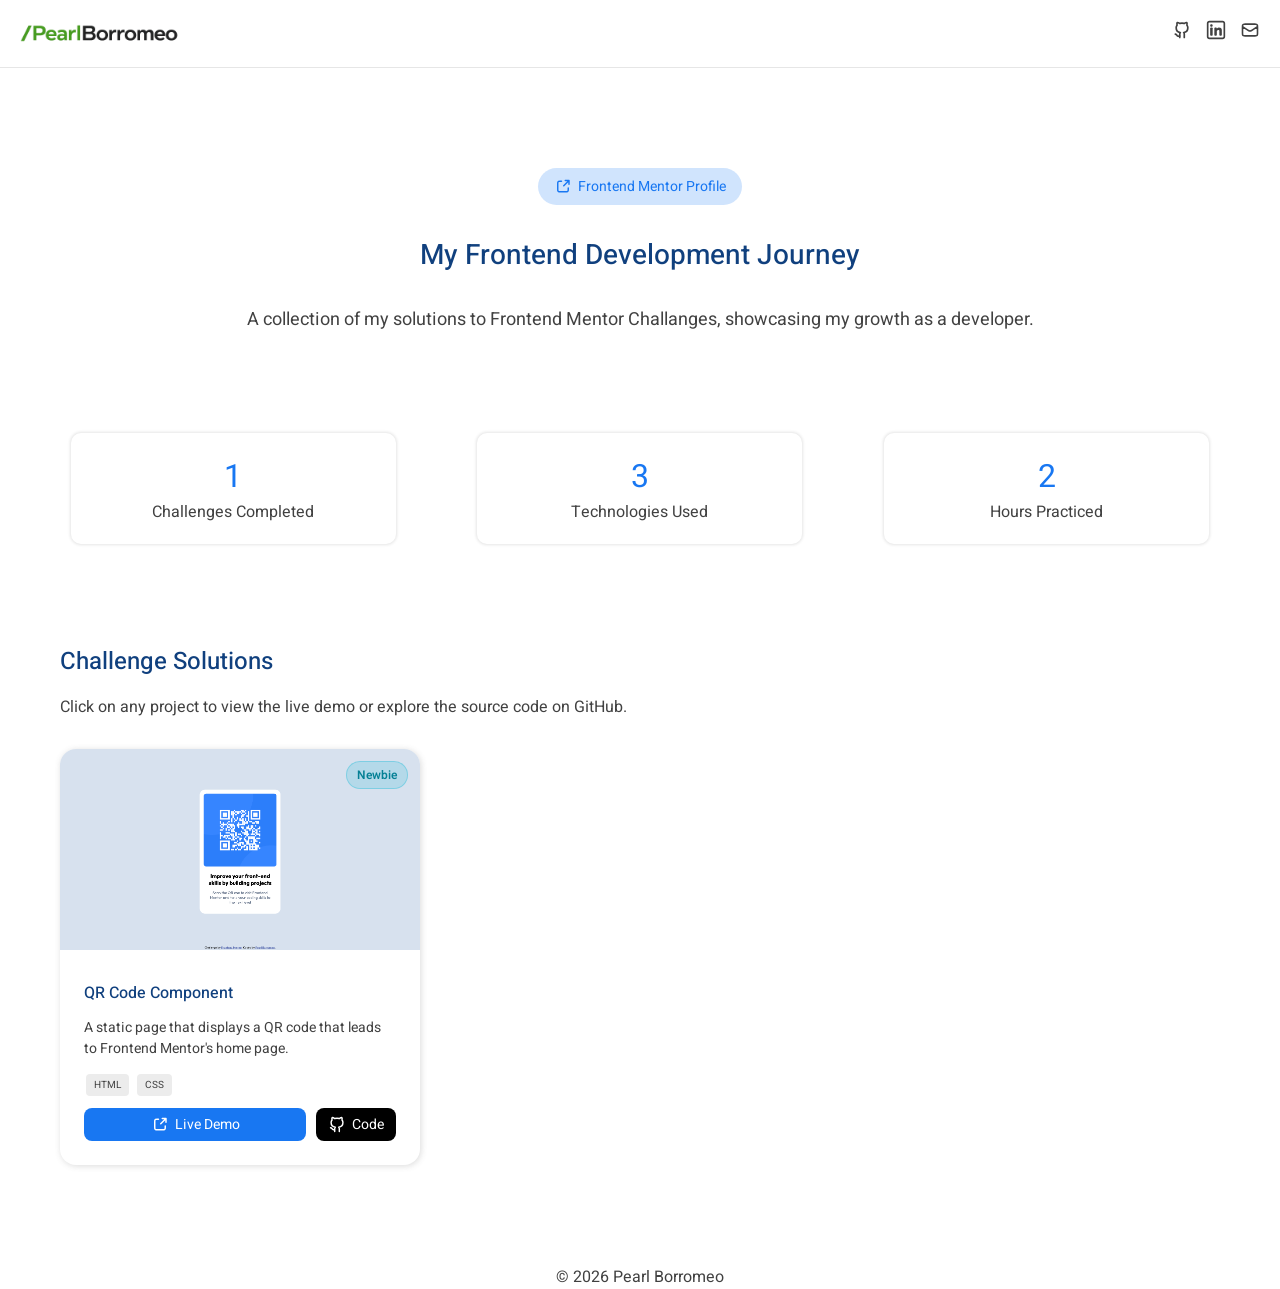
==== index.html @ 7072c80d "first commit" ====
<!doctype html>
<html lang="en">
  <head>
    <meta charset="UTF-8" />
    <meta name="viewport" content="width=device-width, initial-scale=1.0" />

    <title>Frontend Mentor Challenge Solutions</title>

    <!-- Google Font: Heebo -->
    <link rel="preconnect" href="https://fonts.googleapis.com" />
    <link rel="preconnect" href="https://fonts.gstatic.com" crossorigin />
    <link
      href="https://fonts.googleapis.com/css2?family=Heebo:wght@100..900&display=swap"
      rel="stylesheet"
    />

    <link rel="stylesheet" href="styles/default.css" />
  </head>
  <body>
    <header>
      <div class="header-left-section">
        <img
          class="logo"
          src="assets/logos/primary-logo.png"
          alt="Pearl Borromeo logo"
          srcset=""
        />
      </div>

      <div class="header-right-section">
        <a href="https://github.com/Lulallei" target="_blank">
          <img
            class="header-icon"
            src="assets/icons/github-icon.svg"
            alt="github icon"
          />
        </a>
        <a href="https://www.linkedin.com/in/pearlborromeo/" target="_blank">
          <img
            class="header-icon"
            src="assets/icons/linkedin-icon.svg"
            alt="linkedin icon"
          />
        </a>
        <a href="contact.html">
          <img
            class="header-icon"
            src="assets/icons/mail-icon.svg"
            alt="mail icon"
          />
        </a>
      </div>
    </header>
    <main>
      <section class="hero">
        <div class="link-container">
          <a
            href="https://www.frontendmentor.io/profile/Lulallei"
            target="_blank"
            class="link-button"
            role="button"
          >
            <img
              class="icon-small"
              src="assets/icons/external-link-icon-blue.svg"
              alt="external link icon"
            />
            <span class="link-title">Frontend Mentor Profile</span>
          </a>
        </div>
        <h1 class="hero-title">My Frontend Development Journey</h1>
        <p class="hero-description">
          A collection of my solutions to Frontend Mentor Challanges, showcasing
          my growth as a developer.
        </p>
      </section>

      <section class="counter-cards">
        <div class="counter-card">
          <div class="card-counter">1</div>
          <div class="card-title">Challenges Completed</div>
        </div>
        <div class="counter-card">
          <div class="card-counter">3</div>
          <div class="card-title">Technologies Used</div>
        </div>
        <div class="counter-card">
          <div class="card-counter">2</div>
          <div class="card-title">Hours Practiced</div>
        </div>
      </section>

      <section class="solutions">
        <h2 class="solutions-title">Challenge Solutions</h2>
        <p class="solutions-description">
          Click on any project to view the live demo or explore the source code
          on GitHub.
        </p>

        <!-- TO DO: Create and style solution cards -->
        <div class="solutions-grid">
          <div class="solution-card">
            <div class="solution-thumbnail-container">
              <img
                class="solution-img"
                src="assets/solution-screenshots/qr-code-component-scrnshot.png"
                alt="qr code component solution screenshot"
              />
              <div class="difficulty-level newbie">Newbie</div>
            </div>
            <div class="solution-info">
              <h3 class="solution-title">QR Code Component</h3>
              <p class="solution-description">
                A static page that displays a QR code that leads to Frontend
                Mentor's home page.
              </p>
              <ul class="tech-stack">
                <li class="tech">HTML</li>
                <li class="tech">CSS</li>
              </ul>
              <div class="solution-link-container">
                <a
                  href="./solutions/qr-code-component/index.html"
                  class="live-demo-link"
                >
                  <img
                    class="icon-small"
                    src="assets/icons/external-link-icon-white.svg"
                    alt="white external link icon"
                  />
                  Live Demo
                </a>
                <a href="" class="github-src-link">
                  <img
                    class="icon-small"
                    src="assets/icons/github-icon-white.svg"
                    alt="white github icon"
                  />
                  Code
                </a>
              </div>
            </div>
          </div>
          <!-- <div class="solution-card">
            <div class="solution-thumbnail-container">
              <img
                class="solution-img"
                src="assets/solution-screenshots/qr-code-component-scrnshot.png"
                alt="qr code component solution screenshot"
              />
              <div class="difficulty-level junior">Junior</div>
            </div>
            <div class="solution-info">
              <h3 class="solution-title">QR Code Component</h3>
              <p class="solution-description">
                A static page that displays a QR code that leads to Frontend
                Mentor's home page.
              </p>
              <ul class="tech-stack">
                <li class="tech">HTML</li>
                <li class="tech">CSS</li>
              </ul>
              <div class="solution-link-container">
                <a href="" class="live-demo-link">
                  <img
                    class="icon-small"
                    src="assets/icons/external-link-icon-white.svg"
                    alt="white external link icon"
                  />
                  Live Demo
                </a>
                <a href="" class="github-src-link">
                  <img
                    class="icon-small"
                    src="assets/icons/github-icon-white.svg"
                    alt="white github icon"
                  />
                  Code
                </a>
              </div>
            </div>
          </div>
          <div class="solution-card">
            <div class="solution-thumbnail-container">
              <img
                class="solution-img"
                src="assets/solution-screenshots/qr-code-component-scrnshot.png"
                alt="qr code component solution screenshot"
              />
              <div class="difficulty-level intermediate">Intermediate</div>
            </div>
            <div class="solution-info">
              <h3 class="solution-title">QR Code Component</h3>
              <p class="solution-description">
                A static page that displays a QR code that leads to Frontend
                Mentor's home page.
              </p>
              <ul class="tech-stack">
                <li class="tech">HTML</li>
                <li class="tech">CSS</li>
              </ul>
              <div class="solution-link-container">
                <a href="" class="live-demo-link">
                  <img
                    class="icon-small"
                    src="assets/icons/external-link-icon-white.svg"
                    alt="white external link icon"
                  />
                  Live Demo
                </a>
                <a href="" class="github-src-link">
                  <img
                    class="icon-small"
                    src="assets/icons/github-icon-white.svg"
                    alt="white github icon"
                  />
                  Code
                </a>
              </div>
            </div>
          </div>
          <div class="solution-card">
            <div class="solution-thumbnail-container">
              <img
                class="solution-img"
                src="assets/solution-screenshots/qr-code-component-scrnshot.png"
                alt="qr code component solution screenshot"
              />
              <div class="difficulty-level advanced">Advanced</div>
            </div>
            <div class="solution-info">
              <h3 class="solution-title">QR Code Component</h3>
              <p class="solution-description">
                A static page that displays a QR code that leads to Frontend
                Mentor's home page.
              </p>
              <ul class="tech-stack">
                <li class="tech">HTML</li>
                <li class="tech">CSS</li>
              </ul>
              <div class="solution-link-container">
                <a href="" class="live-demo-link">
                  <img
                    class="icon-small"
                    src="assets/icons/external-link-icon-white.svg"
                    alt="white external link icon"
                  />
                  Live Demo
                </a>
                <a href="" class="github-src-link">
                  <img
                    class="icon-small"
                    src="assets/icons/github-icon-white.svg"
                    alt="white github icon"
                  />
                  Code
                </a>
              </div>
            </div>
          </div>
          <div class="solution-card">
            <div class="solution-thumbnail-container">
              <img
                class="solution-img"
                src="assets/solution-screenshots/qr-code-component-scrnshot.png"
                alt="qr code component solution screenshot"
              />
              <div class="difficulty-level guru">Guru</div>
            </div>
            <div class="solution-info">
              <h3 class="solution-title">QR Code Component</h3>
              <p class="solution-description">
                A static page that displays a QR code that leads to Frontend
                Mentor's home page.
              </p>
              <ul class="tech-stack">
                <li class="tech">HTML</li>
                <li class="tech">CSS</li>
              </ul>
              <div class="solution-link-container">
                <a href="" class="live-demo-link">
                  <img
                    class="icon-small"
                    src="assets/icons/external-link-icon-white.svg"
                    alt="white external link icon"
                  />
                  Live Demo
                </a>
                <a href="" class="github-src-link">
                  <img
                    class="icon-small"
                    src="assets/icons/github-icon-white.svg"
                    alt="white github icon"
                  />
                  Code
                </a>
              </div>
            </div>
          </div> -->
        </div>
      </section>
    </main>
    <footer>
      <small class="copyright">&copy; 2026 Pearl Borromeo</small>
    </footer>
  </body>
</html>
---- styles/default.css ----
@import "./header.css";
@import "./grid.css";
@import "./footer.css";

:root {
  --font-primary: "Heebo", sans-serif;

  --font-color-primary: rgb(65, 65, 65);

  --font-size: 16px;
  --font-size-smallest: 10px;
  --font-size-smaller: 12px;
  --font-size-small: 14px;
  --font-size-big: 18px;
  --font-size-bigger: 22px;
  --font-size-biggest: 32px;

  --color-primary: rgb(24, 119, 242);
  --color-transparent: rgb(24, 119, 242, 0.2);
  --color-dark: rgb(16, 64, 126);

  --white: rgb(255, 255, 255);

  --newbie-color: rgb(5, 128, 149);
  --newbie-background-color: rgba(6, 182, 212, 0.16);
  --newbie-border-color: rgba(6, 182, 212, 0.3);

  --junior-color: rgb(37, 148, 108);
  --junior-background-color: rgba(52, 211, 153, 0.16);
  --junior-border-color: rgba(52, 211, 153, 0.3);

  --intermediate-color: rgb(176, 134, 26);
  --intermediate-background-color: rgba(251, 191, 36, 0.16);
  --intermediate-border-color: rgba(251, 191, 36, 0.3);

  --advanced-color: rgb(175, 81, 16);
  --advanced-background-color: rgba(249, 115, 22, 0.16);
  --advanced-border-color: rgba(249, 115, 22, 0.3);

  --guru-color: rgb(158, 21, 51);
  --guru-background-color: rgba(225, 29, 72, 0.16);
  --guru-border-color: rgba(225, 29, 72, 0.3);

  --h1-font-size: 28px;
  --h2-font-size: 24px;
  --h3-font-sizr: 20px;
}

* {
  padding: 0;
  margin: 0;
  font: var(--font-size) var(--font-primary);
  color: var(--font-color-primary);
}

h1 {
  font-size: var(--h1-font-size);
  font-weight: 500;
  color: var(--color-dark);
}

h2 {
  font-size: var(--h2-font-size);
  font-weight: 500;
  color: var(--color-dark);
}

h3 {
  font-size: var(--h3-font-size);
  font-weight: 500;
  color: var(--color-dark);
}

a {
  text-decoration: none;
}

.hero,
.counter-cards,
.solutions {
  margin: 100px 30px;
}

.link-container {
  display: flex;
  justify-content: center;
  margin: 30px;
}

.link-button {
  display: flex;
  justify-content: center;
  gap: 6px;
  padding: 8px 16px;
  border-radius: 20px;
  background-color: var(--color-transparent);
}

.icon-small {
  width: 18px;
}

.link-title {
  font-size: var(--font-size-small);
  color: var(--color-primary);
}

.hero-title {
  text-align: center;
  margin: 30px;
}

.hero-description {
  text-align: center;
  margin: 30px;
  font-size: var(--font-size-big);
}

.counter-cards {
  display: flex;
  justify-content: space-around;
}

.counter-card {
  text-align: center;
  padding: 20px 10px;
  width: 25%;
  border-radius: 10px;
  box-shadow: 0 0 3px 1px rgba(0, 0, 0, 0.1);
  /* border: 1px solid red; */
}

.card-counter {
  font-size: var(--font-size-biggest);
  color: var(--color-primary);
}

.solutions-title,
.solutions-description {
  margin: 16px 30px;
}
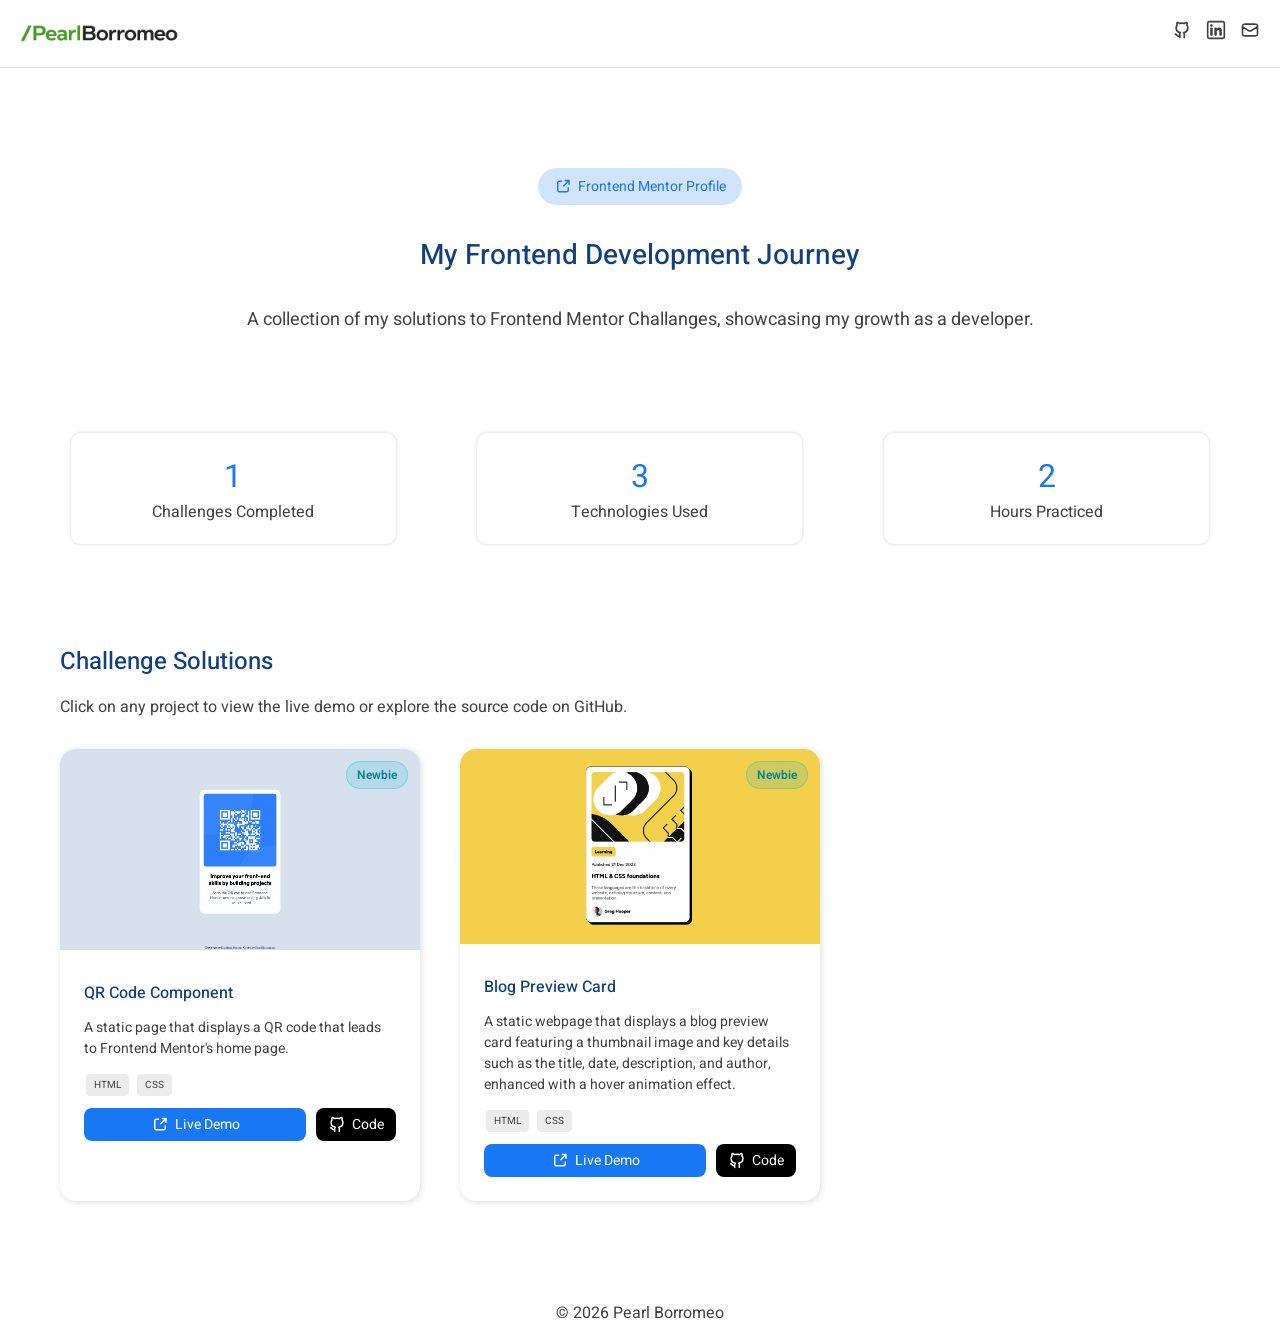
==== commit 4835fefe: "update landing page with links to the blog preview card solution" ====
--- a/index.html
+++ b/index.html
@@ -3,6 +3,13 @@
   <head>
     <meta charset="UTF-8" />
     <meta name="viewport" content="width=device-width, initial-scale=1.0" />
+
+    <link
+      rel="icon"
+      type="image/png"
+      sizes="32x32"
+      href="./assets/logos/favicon-32x32.png"
+    />
 
     <title>Frontend Mentor Challenge Solutions</title>
 
@@ -17,6 +24,8 @@
     <link rel="stylesheet" href="styles/default.css" />
   </head>
   <body>
+    <!-- MAKE RESPONSIVE -->
+
     <header>
       <div class="header-left-section">
         <img
@@ -28,7 +37,7 @@
       </div>
 
       <div class="header-right-section">
-        <a href="https://github.com/Lulallei" target="_blank">
+        <a href="https://github.com/PearlBorromeo" target="_blank">
           <img
             class="header-icon"
             src="assets/icons/github-icon.svg"
@@ -55,7 +64,7 @@
       <section class="hero">
         <div class="link-container">
           <a
-            href="https://www.frontendmentor.io/profile/Lulallei"
+            href="https://www.frontendmentor.io/profile/PearlBorromeo"
             target="_blank"
             class="link-button"
             role="button"
@@ -121,6 +130,7 @@
               <div class="solution-link-container">
                 <a
                   href="./solutions/qr-code-component/index.html"
+                  target="_blank"
                   class="live-demo-link"
                 >
                   <img
@@ -130,7 +140,11 @@
                   />
                   Live Demo
                 </a>
-                <a href="" class="github-src-link">
+                <a
+                  href="https://github.com/PearlBorromeo/frontend-mentor/tree/main/solutions/qr-code-component"
+                  class="github-src-link"
+                  target="_blank"
+                >
                   <img
                     class="icon-small"
                     src="assets/icons/github-icon-white.svg"
@@ -141,27 +155,32 @@
               </div>
             </div>
           </div>
-          <!-- <div class="solution-card">
+          <div class="solution-card">
             <div class="solution-thumbnail-container">
               <img
                 class="solution-img"
-                src="assets/solution-screenshots/qr-code-component-scrnshot.png"
-                alt="qr code component solution screenshot"
+                src="assets/solution-screenshots/blog-preview-card-scrnshot.png"
+                alt="blog preview card solution screenshot"
               />
-              <div class="difficulty-level junior">Junior</div>
+              <div class="difficulty-level newbie">Newbie</div>
             </div>
             <div class="solution-info">
-              <h3 class="solution-title">QR Code Component</h3>
+              <h3 class="solution-title">Blog Preview Card</h3>
               <p class="solution-description">
-                A static page that displays a QR code that leads to Frontend
-                Mentor's home page.
+                A static webpage that displays a blog preview card featuring a
+                thumbnail image and key details such as the title, date,
+                description, and author, enhanced with a hover animation effect.
               </p>
               <ul class="tech-stack">
                 <li class="tech">HTML</li>
                 <li class="tech">CSS</li>
               </ul>
               <div class="solution-link-container">
-                <a href="" class="live-demo-link">
+                <a
+                  href="./solutions/blog-preview-card/"
+                  target="_blank"
+                  class="live-demo-link"
+                >
                   <img
                     class="icon-small"
                     src="assets/icons/external-link-icon-white.svg"
@@ -169,7 +188,11 @@
                   />
                   Live Demo
                 </a>
-                <a href="" class="github-src-link">
+                <a
+                  href="https://github.com/PearlBorromeo/frontend-mentor/tree/main/solutions/blog-preview-card"
+                  class="github-src-link"
+                  target="_blank"
+                >
                   <img
                     class="icon-small"
                     src="assets/icons/github-icon-white.svg"
@@ -180,123 +203,6 @@
               </div>
             </div>
           </div>
-          <div class="solution-card">
-            <div class="solution-thumbnail-container">
-              <img
-                class="solution-img"
-                src="assets/solution-screenshots/qr-code-component-scrnshot.png"
-                alt="qr code component solution screenshot"
-              />
-              <div class="difficulty-level intermediate">Intermediate</div>
-            </div>
-            <div class="solution-info">
-              <h3 class="solution-title">QR Code Component</h3>
-              <p class="solution-description">
-                A static page that displays a QR code that leads to Frontend
-                Mentor's home page.
-              </p>
-              <ul class="tech-stack">
-                <li class="tech">HTML</li>
-                <li class="tech">CSS</li>
-              </ul>
-              <div class="solution-link-container">
-                <a href="" class="live-demo-link">
-                  <img
-                    class="icon-small"
-                    src="assets/icons/external-link-icon-white.svg"
-                    alt="white external link icon"
-                  />
-                  Live Demo
-                </a>
-                <a href="" class="github-src-link">
-                  <img
-                    class="icon-small"
-                    src="assets/icons/github-icon-white.svg"
-                    alt="white github icon"
-                  />
-                  Code
-                </a>
-              </div>
-            </div>
-          </div>
-          <div class="solution-card">
-            <div class="solution-thumbnail-container">
-              <img
-                class="solution-img"
-                src="assets/solution-screenshots/qr-code-component-scrnshot.png"
-                alt="qr code component solution screenshot"
-              />
-              <div class="difficulty-level advanced">Advanced</div>
-            </div>
-            <div class="solution-info">
-              <h3 class="solution-title">QR Code Component</h3>
-              <p class="solution-description">
-                A static page that displays a QR code that leads to Frontend
-                Mentor's home page.
-              </p>
-              <ul class="tech-stack">
-                <li class="tech">HTML</li>
-                <li class="tech">CSS</li>
-              </ul>
-              <div class="solution-link-container">
-                <a href="" class="live-demo-link">
-                  <img
-                    class="icon-small"
-                    src="assets/icons/external-link-icon-white.svg"
-                    alt="white external link icon"
-                  />
-                  Live Demo
-                </a>
-                <a href="" class="github-src-link">
-                  <img
-                    class="icon-small"
-                    src="assets/icons/github-icon-white.svg"
-                    alt="white github icon"
-                  />
-                  Code
-                </a>
-              </div>
-            </div>
-          </div>
-          <div class="solution-card">
-            <div class="solution-thumbnail-container">
-              <img
-                class="solution-img"
-                src="assets/solution-screenshots/qr-code-component-scrnshot.png"
-                alt="qr code component solution screenshot"
-              />
-              <div class="difficulty-level guru">Guru</div>
-            </div>
-            <div class="solution-info">
-              <h3 class="solution-title">QR Code Component</h3>
-              <p class="solution-description">
-                A static page that displays a QR code that leads to Frontend
-                Mentor's home page.
-              </p>
-              <ul class="tech-stack">
-                <li class="tech">HTML</li>
-                <li class="tech">CSS</li>
-              </ul>
-              <div class="solution-link-container">
-                <a href="" class="live-demo-link">
-                  <img
-                    class="icon-small"
-                    src="assets/icons/external-link-icon-white.svg"
-                    alt="white external link icon"
-                  />
-                  Live Demo
-                </a>
-                <a href="" class="github-src-link">
-                  <img
-                    class="icon-small"
-                    src="assets/icons/github-icon-white.svg"
-                    alt="white github icon"
-                  />
-                  Code
-                </a>
-              </div>
-            </div>
-          </div> -->
         </div>
       </section>
     </main>
